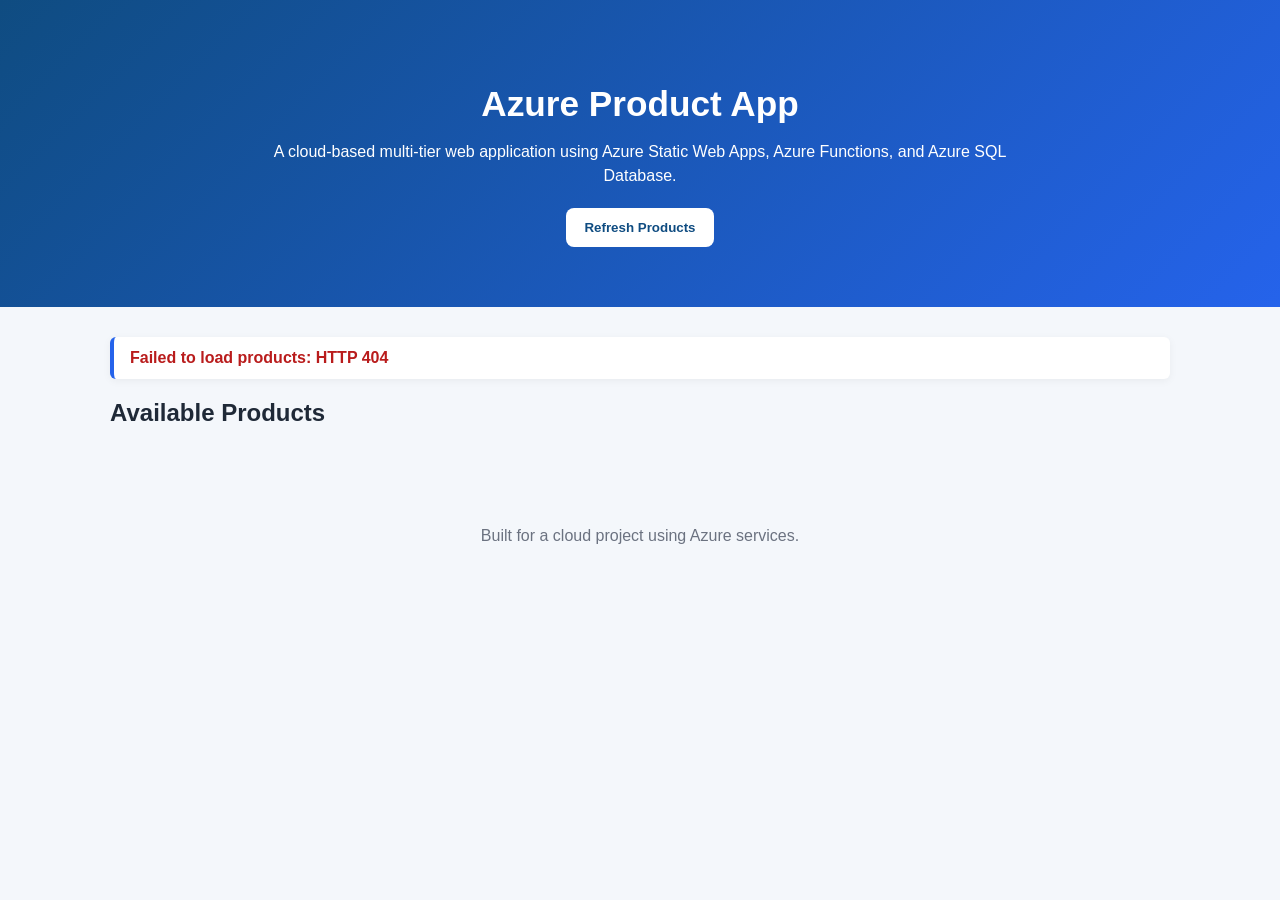
==== index.html @ df19a876 "Add initial frontend files" ====
<!DOCTYPE html>
<html lang="en">
<head>
    <meta charset="UTF-8">
    <meta name="viewport" content="width=device-width, initial-scale=1.0">
    <title>Azure Product App</title>
    <link rel="stylesheet" href="styles.css">
</head>
<body>
    <header class="hero">
        <div class="hero-content">
            <h1>Azure Product App</h1>
            <p>A cloud-based multi-tier web application using Azure Static Web Apps, Azure Functions, and Azure SQL Database.</p>
            <button id="refreshBtn">Refresh Products</button>
        </div>
    </header>

    <main class="container">
        <section class="status-section">
            <p id="statusMessage">Loading products...</p>
        </section>

        <section>
            <h2>Available Products</h2>
            <div id="productGrid" class="product-grid"></div>
        </section>
    </main>

    <footer class="footer">
        <p>Built for a cloud project using Azure services.</p>
    </footer>

    <script src="app.js"></script>
</body>
</html>
---- styles.css ----
* {
    box-sizing: border-box;
}

body {
    margin: 0;
    font-family: Arial, sans-serif;
    background-color: #f4f7fb;
    color: #1f2937;
}

.hero {
    background: linear-gradient(135deg, #0f4c81, #2563eb);
    color: white;
    padding: 60px 20px;
    text-align: center;
}

.hero-content {
    max-width: 800px;
    margin: 0 auto;
}

.hero h1 {
    margin-bottom: 12px;
    font-size: 2.2rem;
}

.hero p {
    margin-bottom: 20px;
    font-size: 1rem;
    line-height: 1.5;
}

button {
    background: white;
    color: #0f4c81;
    border: none;
    padding: 12px 18px;
    border-radius: 8px;
    font-weight: bold;
    cursor: pointer;
}

button:hover {
    opacity: 0.9;
}

.container {
    max-width: 1100px;
    margin: 30px auto;
    padding: 0 20px;
}

.status-section {
    margin-bottom: 20px;
}

#statusMessage {
    background: #ffffff;
    border-left: 4px solid #2563eb;
    padding: 12px 16px;
    border-radius: 6px;
    box-shadow: 0 2px 8px rgba(0,0,0,0.05);
}

.product-grid {
    display: grid;
    grid-template-columns: repeat(auto-fit, minmax(240px, 1fr));
    gap: 20px;
    margin-top: 20px;
}

.product-card {
    background: white;
    border-radius: 12px;
    padding: 18px;
    box-shadow: 0 3px 12px rgba(0,0,0,0.08);
    transition: transform 0.2s ease;
}

.product-card:hover {
    transform: translateY(-3px);
}

.product-card h3 {
    margin-top: 0;
    color: #0f4c81;
}

.product-card p {
    margin: 8px 0;
}

.error {
    color: #b91c1c;
    font-weight: bold;
}

.footer {
    text-align: center;
    padding: 24px;
    margin-top: 40px;
    color: #6b7280;
}
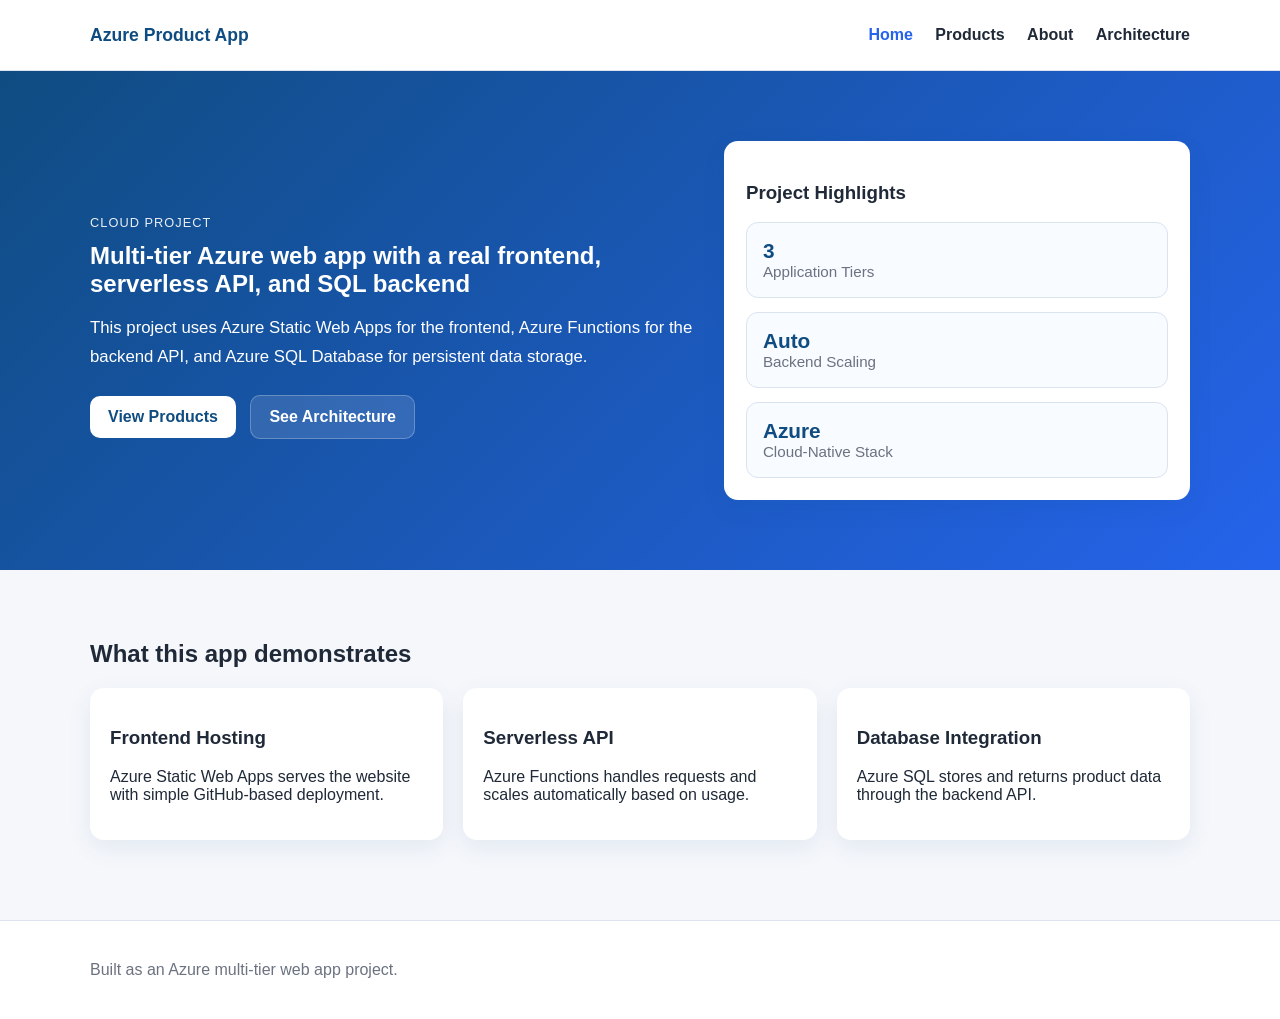
==== commit c84d560e: "Upgrade frontend to multi-page project web app Upgrade frontend to multi-page project web app" ====
--- a/index.html
+++ b/index.html
@@ -1,35 +1,85 @@
 <!DOCTYPE html>
 <html lang="en">
 <head>
-    <meta charset="UTF-8">
-    <meta name="viewport" content="width=device-width, initial-scale=1.0">
-    <title>Azure Product App</title>
-    <link rel="stylesheet" href="styles.css">
+  <meta charset="UTF-8" />
+  <meta name="viewport" content="width=device-width, initial-scale=1.0" />
+  <title>Azure Product App | Home</title>
+  <link rel="stylesheet" href="styles.css" />
 </head>
 <body>
-    <header class="hero">
-        <div class="hero-content">
-            <h1>Azure Product App</h1>
-            <p>A cloud-based multi-tier web application using Azure Static Web Apps, Azure Functions, and Azure SQL Database.</p>
-            <button id="refreshBtn">Refresh Products</button>
+  <header class="site-header">
+    <div class="container nav">
+      <div class="brand">Azure Product App</div>
+      <nav>
+        <a href="index.html" class="active">Home</a>
+        <a href="products.html">Products</a>
+        <a href="about.html">About</a>
+        <a href="architecture.html">Architecture</a>
+      </nav>
+    </div>
+  </header>
+
+  <main>
+    <section class="hero">
+      <div class="container hero-grid">
+        <div>
+          <p class="eyebrow">Cloud Project</p>
+          <h1>Multi-tier Azure web app with a real frontend, serverless API, and SQL backend</h1>
+          <p class="lead">
+            This project uses Azure Static Web Apps for the frontend, Azure Functions for the backend API,
+            and Azure SQL Database for persistent data storage.
+          </p>
+          <div class="hero-actions">
+            <a class="btn btn-primary" href="products.html">View Products</a>
+            <a class="btn btn-secondary" href="architecture.html">See Architecture</a>
+          </div>
         </div>
-    </header>
 
-    <main class="container">
-        <section class="status-section">
-            <p id="statusMessage">Loading products...</p>
-        </section>
+        <div class="hero-card">
+          <h3>Project Highlights</h3>
+          <div class="stats">
+            <div class="stat-card">
+              <span class="stat-number">3</span>
+              <span class="stat-label">Application Tiers</span>
+            </div>
+            <div class="stat-card">
+              <span class="stat-number">Auto</span>
+              <span class="stat-label">Backend Scaling</span>
+            </div>
+            <div class="stat-card">
+              <span class="stat-number">Azure</span>
+              <span class="stat-label">Cloud-Native Stack</span>
+            </div>
+          </div>
+        </div>
+      </div>
+    </section>
 
-        <section>
-            <h2>Available Products</h2>
-            <div id="productGrid" class="product-grid"></div>
-        </section>
-    </main>
+    <section class="section">
+      <div class="container">
+        <h2>What this app demonstrates</h2>
+        <div class="feature-grid">
+          <div class="feature-card">
+            <h3>Frontend Hosting</h3>
+            <p>Azure Static Web Apps serves the website with simple GitHub-based deployment.</p>
+          </div>
+          <div class="feature-card">
+            <h3>Serverless API</h3>
+            <p>Azure Functions handles requests and scales automatically based on usage.</p>
+          </div>
+          <div class="feature-card">
+            <h3>Database Integration</h3>
+            <p>Azure SQL stores and returns product data through the backend API.</p>
+          </div>
+        </div>
+      </div>
+    </section>
+  </main>
 
-    <footer class="footer">
-        <p>Built for a cloud project using Azure services.</p>
-    </footer>
-
-    <script src="app.js"></script>
+  <footer class="site-footer">
+    <div class="container">
+      <p>Built as an Azure multi-tier web app project.</p>
+    </div>
+  </footer>
 </body>
 </html>
--- a/styles.css
+++ b/styles.css
@@ -1,105 +1,301 @@
 * {
-    box-sizing: border-box;
+  box-sizing: border-box;
+}
+
+:root {
+  --bg: #f5f7fb;
+  --surface: #ffffff;
+  --text: #1f2937;
+  --muted: #6b7280;
+  --primary: #0f4c81;
+  --primary-2: #2563eb;
+  --border: #dbe3ef;
+  --shadow: 0 8px 24px rgba(15, 76, 129, 0.08);
 }
 
 body {
-    margin: 0;
-    font-family: Arial, sans-serif;
-    background-color: #f4f7fb;
-    color: #1f2937;
+  margin: 0;
+  font-family: Arial, sans-serif;
+  background: var(--bg);
+  color: var(--text);
+}
+
+.container {
+  width: min(1100px, calc(100% - 40px));
+  margin: 0 auto;
+}
+
+.site-header {
+  background: #fff;
+  border-bottom: 1px solid var(--border);
+  position: sticky;
+  top: 0;
+  z-index: 10;
+}
+
+.nav {
+  display: flex;
+  justify-content: space-between;
+  align-items: center;
+  min-height: 70px;
+}
+
+.brand {
+  font-weight: 700;
+  color: var(--primary);
+  font-size: 1.1rem;
+}
+
+nav a {
+  margin-left: 18px;
+  text-decoration: none;
+  color: var(--text);
+  font-weight: 600;
+}
+
+nav a.active,
+nav a:hover {
+  color: var(--primary-2);
 }
 
 .hero {
-    background: linear-gradient(135deg, #0f4c81, #2563eb);
-    color: white;
-    padding: 60px 20px;
-    text-align: center;
-}
-
-.hero-content {
-    max-width: 800px;
-    margin: 0 auto;
-}
-
-.hero h1 {
-    margin-bottom: 12px;
-    font-size: 2.2rem;
-}
-
-.hero p {
-    margin-bottom: 20px;
-    font-size: 1rem;
-    line-height: 1.5;
-}
-
-button {
-    background: white;
-    color: #0f4c81;
-    border: none;
-    padding: 12px 18px;
-    border-radius: 8px;
-    font-weight: bold;
-    cursor: pointer;
-}
-
-button:hover {
-    opacity: 0.9;
-}
-
-.container {
-    max-width: 1100px;
-    margin: 30px auto;
-    padding: 0 20px;
-}
-
-.status-section {
-    margin-bottom: 20px;
-}
-
-#statusMessage {
-    background: #ffffff;
-    border-left: 4px solid #2563eb;
-    padding: 12px 16px;
-    border-radius: 6px;
-    box-shadow: 0 2px 8px rgba(0,0,0,0.05);
-}
-
+  background: linear-gradient(135deg, #0f4c81, #2563eb);
+  color: white;
+  padding: 70px 0;
+}
+
+.hero-grid {
+  display: grid;
+  grid-template-columns: 1.3fr 1fr;
+  gap: 28px;
+  align-items: center;
+}
+
+.eyebrow {
+  text-transform: uppercase;
+  letter-spacing: 0.08em;
+  font-size: 0.8rem;
+  opacity: 0.9;
+  margin-bottom: 12px;
+}
+
+.hero h1,
+.page-header h1,
+.prose-card h1 {
+  margin: 0 0 16px;
+  line-height: 1.15;
+}
+
+.lead {
+  font-size: 1.05rem;
+  line-height: 1.7;
+  max-width: 700px;
+}
+
+.lead-small {
+  color: var(--muted);
+  margin-top: 8px;
+}
+
+.hero-actions {
+  margin-top: 24px;
+}
+
+.btn {
+  display: inline-block;
+  text-decoration: none;
+  border: none;
+  border-radius: 10px;
+  padding: 12px 18px;
+  font-weight: 700;
+  cursor: pointer;
+}
+
+.btn-primary {
+  background: white;
+  color: var(--primary);
+  margin-right: 10px;
+}
+
+.btn-secondary {
+  background: rgba(255,255,255,0.12);
+  color: white;
+  border: 1px solid rgba(255,255,255,0.25);
+}
+
+.hero-card,
+.feature-card,
+.summary-card,
+.product-card,
+.prose-card,
+.status-box {
+  background: var(--surface);
+  border-radius: 14px;
+  box-shadow: var(--shadow);
+}
+
+.hero-card {
+  color: var(--text);
+  padding: 22px;
+}
+
+.stats {
+  display: grid;
+  gap: 14px;
+  margin-top: 18px;
+}
+
+.stat-card {
+  padding: 16px;
+  border-radius: 12px;
+  background: #f8fbff;
+  border: 1px solid var(--border);
+}
+
+.stat-number {
+  display: block;
+  font-size: 1.3rem;
+  font-weight: 700;
+  color: var(--primary);
+}
+
+.stat-label {
+  color: var(--muted);
+  font-size: 0.95rem;
+}
+
+.section {
+  padding: 50px 0;
+}
+
+.feature-grid,
+.summary-cards,
 .product-grid {
-    display: grid;
-    grid-template-columns: repeat(auto-fit, minmax(240px, 1fr));
-    gap: 20px;
-    margin-top: 20px;
+  display: grid;
+  gap: 20px;
+}
+
+.feature-grid {
+  grid-template-columns: repeat(auto-fit, minmax(220px, 1fr));
+}
+
+.feature-card {
+  padding: 20px;
+}
+
+.page-header {
+  display: flex;
+  justify-content: space-between;
+  align-items: end;
+  gap: 20px;
+  margin-bottom: 20px;
+}
+
+.toolbar {
+  display: flex;
+  flex-wrap: wrap;
+  gap: 14px;
+  margin-bottom: 20px;
+}
+
+.toolbar input {
+  flex: 1;
+  min-width: 260px;
+  padding: 12px 14px;
+  border: 1px solid var(--border);
+  border-radius: 10px;
+}
+
+.status-box {
+  padding: 12px 16px;
+  display: flex;
+  align-items: center;
+}
+
+.summary-cards {
+  grid-template-columns: repeat(auto-fit, minmax(180px, 1fr));
+  margin-bottom: 22px;
+}
+
+.summary-card {
+  padding: 16px;
+}
+
+.summary-label {
+  display: block;
+  color: var(--muted);
+  margin-bottom: 8px;
+}
+
+.summary-value {
+  font-size: 1.1rem;
+  font-weight: 700;
+  color: var(--primary);
+}
+
+.product-grid {
+  grid-template-columns: repeat(auto-fit, minmax(240px, 1fr));
 }
 
 .product-card {
-    background: white;
-    border-radius: 12px;
-    padding: 18px;
-    box-shadow: 0 3px 12px rgba(0,0,0,0.08);
-    transition: transform 0.2s ease;
-}
-
-.product-card:hover {
-    transform: translateY(-3px);
+  padding: 18px;
 }
 
 .product-card h3 {
-    margin-top: 0;
-    color: #0f4c81;
-}
-
-.product-card p {
-    margin: 8px 0;
+  margin-top: 0;
+  color: var(--primary);
+}
+
+.prose-card {
+  padding: 28px;
+}
+
+.arch-box {
+  margin: 28px 0;
+  padding: 24px;
+  background: #f8fbff;
+  border-radius: 14px;
+  border: 1px solid var(--border);
+  text-align: center;
+}
+
+.arch-step {
+  font-weight: 700;
+  color: var(--primary);
+}
+
+.arch-arrow {
+  margin: 10px 0;
+  color: var(--muted);
+  font-size: 1.2rem;
+}
+
+.site-footer {
+  border-top: 1px solid var(--border);
+  padding: 24px 0;
+  color: var(--muted);
+  background: #fff;
+  margin-top: 30px;
 }
 
 .error {
-    color: #b91c1c;
-    font-weight: bold;
-}
-
-.footer {
-    text-align: center;
-    padding: 24px;
-    margin-top: 40px;
-    color: #6b7280;
+  color: #b91c1c;
+  font-weight: 700;
+}
+
+@media (max-width: 800px) {
+  .hero-grid,
+  .page-header {
+    grid-template-columns: 1fr;
+    display: block;
+  }
+
+  .page-header button {
+    margin-top: 16px;
+  }
+
+  nav a {
+    margin-left: 12px;
+    font-size: 0.95rem;
+  }
 }
